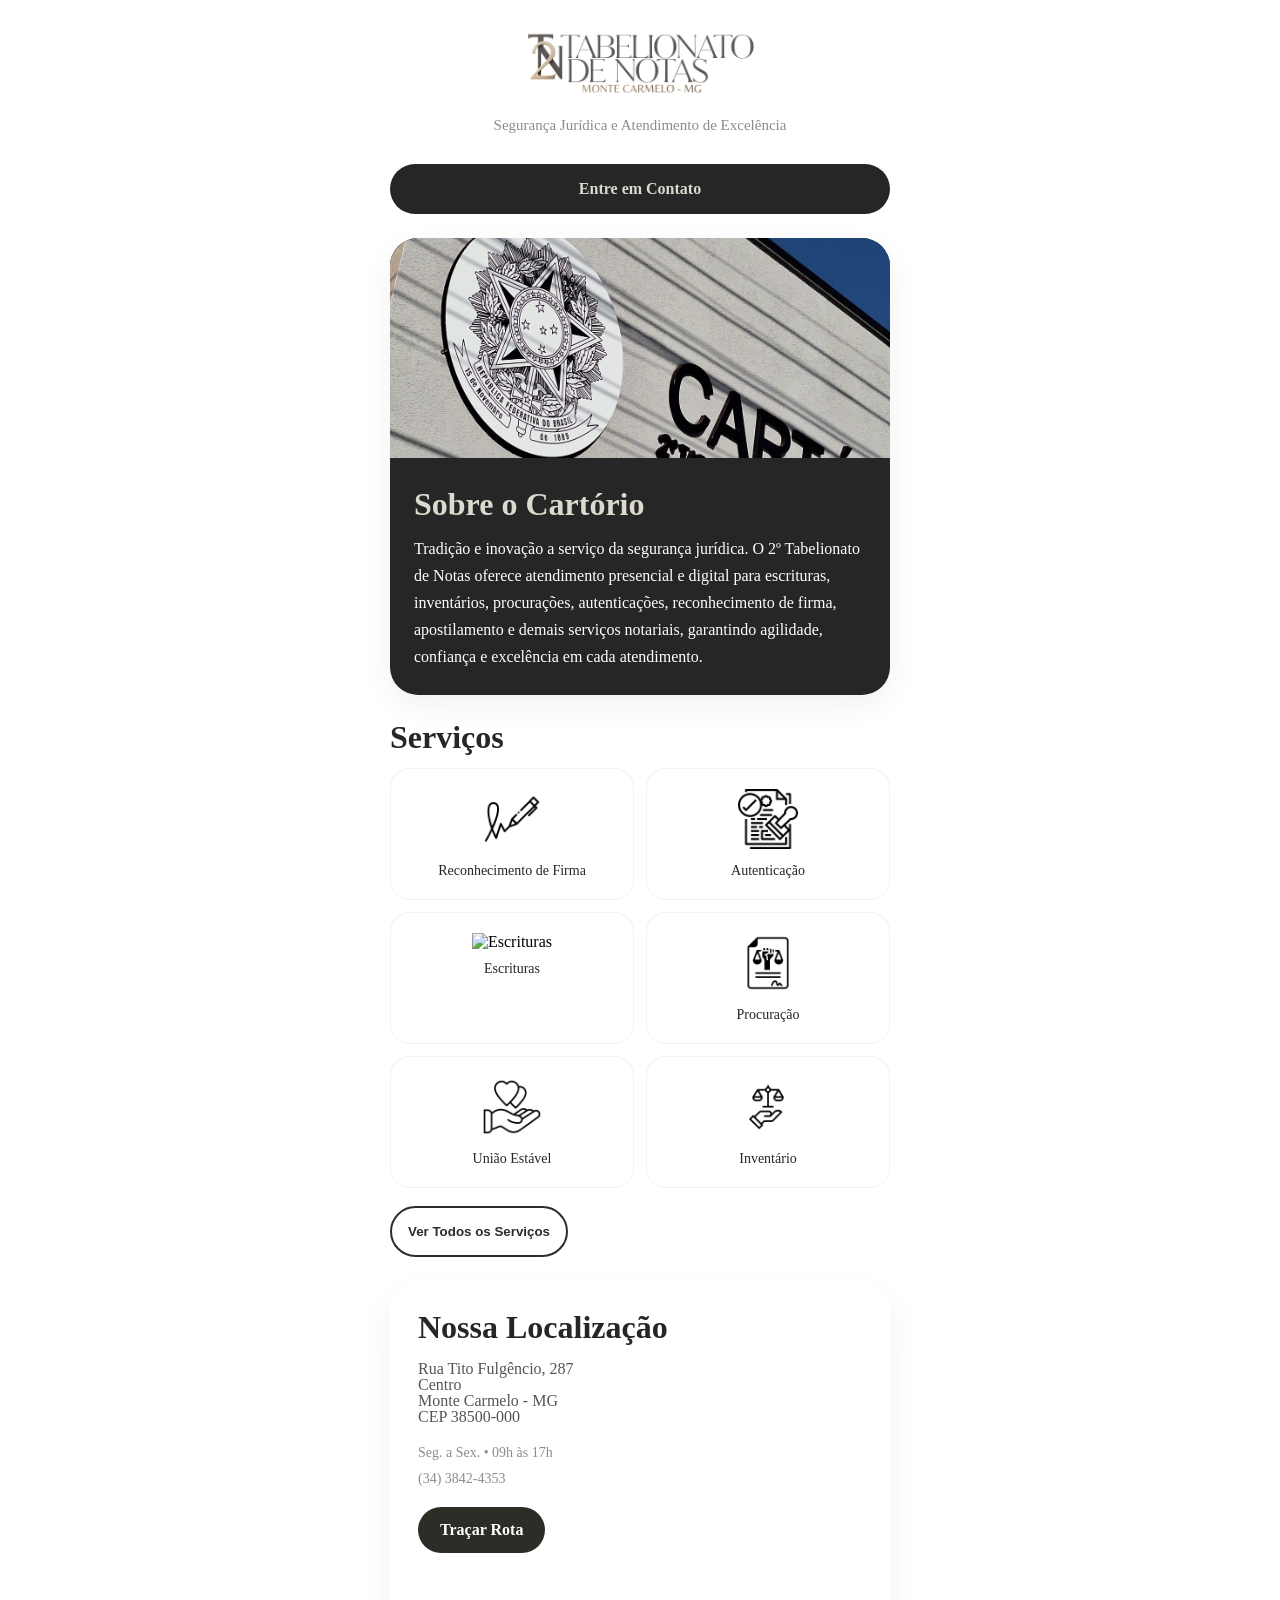
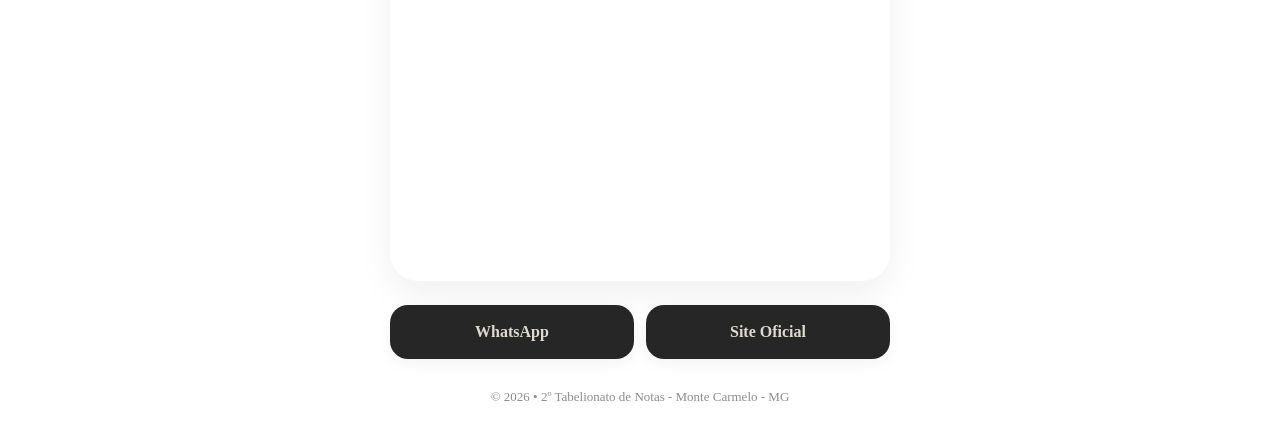
==== index.html @ e17d79fe "config" ====
<!DOCTYPE html>
<html lang="pt-BR">

<head>
<meta charset="UTF-8">
<meta name="viewport" content="width=device-width, initial-scale=1.0">

<title>2º Tabelionato de Notas</title>
<!--- CSS -->

<style>

/* =========================
CORES PERSONALIZADAS
========================= */
:root{
    --off-white:#dcd9ce;
    --light-gray:#bfbfbd;
    --medium-gray:#8c8c8c;
    --dark:#262626;
    --gold:#2d2c26;
    --white:#ffffff;
}

*{
    margin:0;
    padding:0;
    box-sizing:border-box;
}

body{
    font-family:'Belleza', serif;
    background-image:url('fundo_branco.jpg');
    background-size:cover;
    background-position:center;
    min-height:100vh;
    display:flex;
    justify-content:center;
    padding:30px 20px;
}

.container{
    width:100%;
    max-width:500px;
}

section{
    margin-bottom:24px;
}

h1,
h2,
h3,
.titulo-cartorio,
.logo h1,
.modal-header h2,
#tituloServico, .section-title {
    font-family:'Gallient', serif;
    color:var(--dark);
}

h2{
    font-size:32px;
    margin-bottom:12px;
}

/* HERO */
.logo{
    text-align:center;
    margin-bottom:30px;
}

.logo img{
    width:250px;
    margin-bottom:15px;
}

.logo h1{
    font-size:42px;
    margin-bottom:8px;
}

.logo p{
    color:var(--medium-gray);
    font-size:15px;
}

/* BOTÕES */
.btn{
    display:block;
    text-align:center;
    text-decoration:none;
    padding:16px;
    border-radius:999px;
    font-weight:600;
    transition:.3s;
}

.btn-primary{
    background:var(--dark);
    color:var(--off-white);
}

.btn-primary:hover{
    background:var(--medium-gray);
}

.btn-outline{
    border:2px solid var(--gold);
    color:var(--gold);
    background:transparent;
}

.btn-outline:hover{
    background:var(--gold);
    color:white;
}

/* SOBRE */
.sobre{
background:var(--dark);
border-radius:28px;
overflow:hidden;
box-shadow:0 10px 30px rgba(0,0,0,.06);
}

.sobre img{
width:100%;
height:220px;
object-fit:cover;
}

.sobre .texto{
padding:24px;
}

.sobre p{
color:#fefefe;
line-height:1.7;
}

.sobre h2{
color:var(--off-white);
}

/* =========================
MODAL BASE
========================= */
.modal{
display: none;
position: fixed;
inset: 0;
width: 100%;
height: 100%;
background: rgba(175, 175, 175, 0.65);
z-index: 9999;
overflow-y: auto;
animation: fadeIn .3s ease;
}

.modal h1, h2, p, a, li, h3{
color: var(--gold);
font-family: 'Gallient', serif;
}

.modal-content{
background: var(--off-white);
width: 90%;
max-width: 600px;
margin: 50px auto;
padding: 30px;
border-radius: 24px;
box-shadow: 0 10px 40px rgba(131, 131, 131, 0.2);
animation: slideUp .4s ease;
}

.close{
cursor: pointer;
font-size: 32px;
font-weight: bold;
color: var(--gold);
transition: .3s;
}

.close:hover{
opacity: .7;
}

/* =========================
FORMULÁRIOS
========================= */
.modal input{
width: 100%;
padding: 14px;
margin-top: 12px;
border: 1px solid #ddd;
border-radius: 12px;
font-size: 15px;
}

.modal button{
width: 100%;
margin-top: 20px;
padding: 16px;
border: none;
border-radius: 12px;
background: var(--dark);
color: var(--off-white);
font-weight: 600;
cursor: pointer;
transition: .3s;
}

.modal button:hover{
opacity: .9;
transform: translateY(-2px);
}

/* =========================
MODAL DE SERVIÇOS
========================= */
.modal-servicos{
max-width:900px;
padding:0;
background:#f5f4f1;
border-radius:30px;
overflow:hidden;
}

.modal-header{
text-align:center;
padding:50px 40px;
background:#262626;
color:#e9e6db;
position:relative;
}

.modal-header h2{
font-family:'Gallient', serif;
font-size:3rem;
font-weight:400;
margin-bottom:10px;
color:#e9e6db;
}

.modal-header p{
font-family:'Belleza', sans-serif;
font-size:15px;
max-width:500px;
margin:auto;
color:#cfcfcf;
}

.close{
position:absolute;
top:20px;
right:25px;
color:rgb(66, 64, 64);
font-size:32px;
cursor:pointer;
}

.servicos-grid-modal{
display:grid;
grid-template-columns:
repeat(auto-fit,minmax(240px,1fr));
gap:18px;
padding:35px;
}

.servico-card{
background:white;
padding:28px;
border-radius:24px;
text-align:left;
border:1px solid #ece9e2;
transition:.3s;
min-height:220px;
display:flex;
flex-direction:column;
}

.servico-card:hover{
transform:translateY(-5px);
box-shadow:
0 20px 40px rgba(0,0,0,.08);
border-color:#d4d1c8;
}

.servico-card img{
width:55px;
height:55px;
object-fit:contain;
margin-bottom:20px;
}

.servico-card h3{
font-family:'Gallient', serif;
font-size:28px;
font-weight:400;
color:#262626;
margin-bottom:10px;
}

.servico-card p{
font-family:'Belleza', sans-serif;
color:#666;
line-height:1.7;
font-size:14px;
}
/* =========================
LISTA DE SERVIÇOS
========================= */
.servicos-lista{
display: grid;
gap: 15px;
padding: 25px;
}

.servico-card{
display: flex;
gap: 18px;
align-items: flex-start;
padding: 18px;
border-radius: 16px;
background: #f8f8f8;
border: 1px solid #ececec;
transition: .3s;
}

.servico-card:hover{
transform: translateY(-3px);
border-color: #42413d;
box-shadow: 0 10px 25px rgba(0,0,0,.08);
}

.icone{
width: 55px;
height: 55px;
flex-shrink: 0;

display: flex;
align-items: center;
justify-content: center;

background: #55534d;
color: white;
border-radius: 14px;
font-size: 24px;
}

.servico-card h3{
margin-bottom: 6px;
color: var(--dark);
font-size: 1.1rem;
}

.servico-card p{
margin: 0;
color: #666;
line-height: 1.6;
}

/* =========================
MODAL DETALHE SERVIÇO
========================= */
#tituloServico{
margin-bottom: 20px;
color: #2c2b2a;
}

#infoServico ul{
margin: 15px 0;
padding-left: 20px;
}

#infoServico li{
margin-bottom: 8px;
}

#infoServico p{
margin-top: 10px;
line-height: 1.7;
}

.btn-whatsapp{

    display:flex;
    align-items:center;
    justify-content:center;
    gap:10px;

    width:100%;

    margin-top:20px;
    padding:16px 22px;

    background:linear-gradient(
        135deg,
        #2d2c26,
        #4a4942
    );

    color:#fff;
    text-decoration:none;

    border-radius:16px;

    font-family:'Belleza', serif;
    font-size:15px;
    font-weight:600;

    box-shadow:
        0 10px 25px rgba(0,0,0,.12);

    transition:all .3s ease;
}

.btn-whatsapp:hover{

    transform:translateY(-3px);

    box-shadow:
        0 15px 35px rgba(0,0,0,.18);

    background:linear-gradient(
        135deg,
        #3d3c36,
        #5b5a53
    );
}

.btn-whatsapp:active{

    transform:translateY(0);
}

/* =========================
ANIMAÇÕES
========================= */
@keyframes fadeIn{
from{
opacity: 0;
}
to{
opacity: 1;
}
}

@keyframes slideUp{
from{
opacity: 0;
transform: translateY(30px);
}
to{
opacity: 1;
transform: translateY(0);
}
}

/* =========================
RESPONSIVO
========================= */
@media (max-width: 768px){

.modal-content{
width: 95%;
margin: 20px auto;
}

.modal-servicos{
width: 95%;
}

.servico-card{
flex-direction: column;
}

.icone{
margin-bottom: 5px;
}

.modal-header h2{
font-size: 1.6rem;
}
}

/* MAPA */
.localizacao{
background:white;
border-radius:28px;
overflow:hidden;
box-shadow:0 15px 35px rgba(0,0,0,.06);
margin-bottom:24px;
}

.localizacao-info{
padding:28px;
}

.localizacao-info h2{
margin-bottom:15px;
color:var(--dark);
}

.endereco{
line-height:1.8;
color:#555;
margin-bottom:20px;
line-height:1;
}

.detalhes{
display:flex;
flex-direction:column;
gap:10px;
margin-bottom:20px;
color:var(--medium-gray);
font-size:14px;
}

.btn-mapa{
display:inline-block;
background:var(--gold);
color:white;
text-decoration:none;
padding:14px 22px;
border-radius:999px;
font-weight:600;
transition:.3s;
}

.btn-mapa:hover{
transform:translateY(-2px);
background:#676662;
}

.mapa{
height:300px;
}

.mapa iframe{
width:100%;
height:100%;
border:none;
}

/* SERVIÇOS */
.servicos-grid{
display:grid;
grid-template-columns:1fr 1fr;
gap:12px;
}

.card{
background:white;
border-radius:20px;
padding:20px;
text-align:center;
border:1px solid rgba(0,0,0,.05);
transition:.3s;
}

.card:hover{
transform:translateY(-4px);
box-shadow:0 12px 25px rgba(0,0,0,.08);
}

.card span{
display:block;
font-size:28px;
margin-bottom:10px;
}

.card img{
width:60px;
margin-bottom:10px;
}
.card p{
font-size:14px;
color:var(--dark);
font-weight:500;
}

/* LINKS */
.links{
display:flex;
gap:12px;
flex-wrap:wrap;
}

.link{
flex:1;
min-width:140px;
background:var(--dark);
padding:18px;
border-radius:18px;
text-decoration:none;
color:var(--off-white);
text-align:center;
font-weight:600;
box-shadow:0 5px 15px rgba(0,0,0,.05);
transition:.3s;
}

.link:hover{
transform:translateY(-2px);
}

/* FOOTER */
footer{
text-align:center;
color:var(--medium-gray);
font-size:13px;
margin-top:30px;
}

</style>

</head>

<body>
<!--- HTML -->
<div class="container">
<!--- Logo-->
    <section class="logo">
        <img src="logo.png" alt="2º Tabelionato">
        <p>Segurança Jurídica e Atendimento de Excelência</p>
    </section>

<!--- Contato-->
    <section>
        <a href="https://wa.me/5534999194353" class="btn btn-primary">
            Entre em Contato
        </a>
    </section>

<!--- Sobre o Cartório -->
    <section class="sobre">
        <img src="fotocartorio.jpeg" alt="Cartório">

        <div class="texto">
            <h2>Sobre o Cartório</h2>

            <p>
                Tradição e inovação a serviço da segurança jurídica. O 2º Tabelionato de Notas oferece 
                atendimento presencial e digital para escrituras, inventários, procurações, autenticações, 
                reconhecimento de firma, apostilamento e demais serviços notariais, garantindo agilidade, confiança e excelência em cada atendimento.
            </p>
        </div>
    </section>

<!--- Serviços -->
    <section>
        <h2 class="section-title">Serviços</h2>

        <div class="servicos-grid">

            <div class="card" onclick="abrirServico('reconhecimento_firma')">
                <img src="reconhecimento de firma.png" alt="Reconhecimento de Firma">
                <p>Reconhecimento de Firma</p>
            </div>

            <div class="card" onclick="abrirServico('autenticacao')">
                <img src="autenticacao.png" alt="Autenticação">
                <p>Autenticação</p>
            </div>

            <div class="card" onclick="abrirServico('escritura')">
                <img src="escrituras.png" alt="Escrituras">
                <p>Escrituras</p>
            </div>

            <div class="card" onclick="abrirServico('procuracao')">
                <img src="procuracao.png" alt="procuracao">
                <p>Procuração</p>
            </div>

            <div class="card" onclick="abrirServico('uniao_estavel')">
                <img src="uniaoestavel.png" alt="União Estável">
                <p>União Estável</p>
            </div>

            <div class="card" onclick="abrirServico('inventario')">
                <img src="inventario.png" alt="inventário">
                <p>Inventário</p>
            </div>

        </div>

        <br>

        <button type="button" class="btn btn-outline" onclick="abrirModalServicos()">
        Ver Todos os Serviços
        </button>
    </section>

<!--- MODAIS-->
<div id="modalServico" class="modal">

    <div class="modal-content">

        <span class="close"
            onclick="fecharModal()">
            &times;
        </span>

        <h2 id="tituloServico"></h2>

        <div id="infoServico"></div>

        <div id="documentosServico"></div>

        <div id="acoesServico"></div>

    </div>

</div>

<div id="modalDetalheServico" class="modal">

    <div class="modal-content modal-servicos">

        <div class="modal-header">

            <h2>Serviços Notariais</h2>

            <p>
                Segurança jurídica, autenticidade e confiança
                em cada ato notarial.
            </p>

            <span class="close"
                onclick="fecharModalDetalhesServico()">
                &times;
            </span>

        </div>

        <div class="servicos-grid-modal">

            <div class="servico-card">
                <img src="icons/escritura.png" alt="">
                <h3>Escrituras</h3>
                <p>Compra e venda, doação, permuta e demais atos.</p>
            </div>

            <div class="servico-card">
                <img src="icons/procuracao.png" alt="">
                <h3>Procurações</h3>
                <p>Representação para atos específicos ou gerais.</p>
            </div>

            <div class="servico-card">
                <img src="icons/firma.png" alt="">
                <h3>Reconhecimento de Firma</h3>
                <p>Validação da autenticidade da assinatura.</p>
            </div>

            <div class="servico-card">
                <img src="icons/autenticacao.png" alt="">
                <h3>Autenticação</h3>
                <p>Conferência entre original e cópia.</p>
            </div>

            <div class="servico-card">
                <img src="icons/inventario.png" alt="">
                <h3>Inventário</h3>
                <p>Partilha extrajudicial de bens.</p>
            </div>

            <div class="servico-card">
                <img src="icons/uniao-estavel.png" alt="">
                <h3>União Estável</h3>
                <p>Formalização e segurança jurídica ao casal.</p>
            </div>

        </div>

    </div>

</div>

    <div id="modalFormulario" class="modal">
    <div class="modal-content">

        <span class="close"
            onclick="fecharFormulario()">
            &times;
        </span>

        <h2>Dados Iniciais</h2>

        <input
            type="text"
            id="nome"
            placeholder="Nome Completo">

        <input
            type="text"
            id="cpf"
            maxlength="14"
            placeholder="CPF">

        <input
            type="email"
            id="email"
            placeholder="E-mail">

        <button onclick="enviarWhats()">
            Iniciar Atendimento
        </button>
    </div>
</div>

<!--- Localização -->
<section class="localizacao">
    <div class="localizacao-info">

        <h2>Nossa Localização</h2>
        <p class="endereco">
            Rua Tito Fulgêncio, 287<br>
            Centro<br>
            Monte Carmelo - MG<br>
            CEP 38500-000
        </p>

        <div class="detalhes">
            <span>Seg. a Sex. • 09h às 17h</span>
            <span>(34) 3842-4353</span>
        </div>

        <a
            href="https://www.google.com/maps/place/Cart%C3%B3rio+do+2%C2%BA+Of%C3%ADcio+de+Notas/@-18.7309208,-47.4969054,20z/data=!4m15!1m8!3m7!1s0x94a5888fb53350cd:0x1c03f5918616b395!2sR.+Tito+Fulg%C3%AAncio,+287+-+Centro,+Monte+Carmelo+-+MG,+38500-000!3b1!8m2!3d-18.730955!4d-47.496766!16s%2Fg%2F11f3ngtptz!3m5!1s0x94a5888c8c588bd3:0x45c34554aca4618a!8m2!3d-18.730955!4d-47.496766!16s%2Fg%2F1tcy5dh2!10m1!1e1?entry=ttu&g_ep=EgoyMDI2MDYwMy4xIKXMDSoASAFQAw%3D%3D"
            target="_blank"
            class="btn-mapa">
            Traçar Rota
        </a>

    </div>

    <div class="mapa">
    <iframe
        src="https://maps.google.com/maps?q=Rua%20Tito%20Fulg%C3%AAncio%20287,%20Monte%20Carmelo%20MG&t=&z=17&ie=UTF8&iwloc=&output=embed"
        loading="lazy"
        allowfullscreen>
    </iframe>
</div>

</section>

<!--- Links-->
    <section class="links">
        <a href="https://wa.me/5534999194353" class="link">WhatsApp</a>
        <a href="Site Oficial/index.html" class="link">Site Oficial</a>
    </section>

<!--- Footer -->
    <footer>
        © 2026 • 2º Tabelionato de Notas - Monte Carmelo - MG
    </footer>

</div>

<!--- Scripts -->
<script>
let servicoAtual = "";

const servicos = {

    reconhecimento_firma:{
        nome:"Reconhecimento de Firma",
        online:false,
        descricao:"Confirmação da autenticidade de uma assinatura, garantindo maior segurança jurídica aos documentos.",
    documentos:[
        "Documento oficial original com foto (RG, CNH ou equivalente).",
        "CPF (caso não conste no documento apresentado).",
        "Documento que será reconhecido.",
        "Firma previamente cadastrada no cartório (para reconhecimento por semelhança)."
    ],

    atendimento:"Atendimento exclusivamente presencial.",
    prazo:"Realizado na hora.",
    observacao:"Caso não possua firma aberta no cartório, será necessário realizar o cadastro da assinatura. Para reconhecimento por autenticidade, a assinatura deve ser realizada na presença do escrevente."
},

    autenticacao:{
        nome:"Autenticação",
        online:false,
        descricao:"Certificação de que a cópia apresentada corresponde fielmente ao documento original.",
        documentos:[
        "Documento original que será autenticado.",
        "Cópia do documento (caso já possua).",
        "Documento de identificação oficial com foto do solicitante (quando necessário)."
    ],
    atendimento:"Atendimento exclusivamente presencial.",
    prazo:"Realizado na hora.",
    observacao:"É indispensável a apresentação do documento original. Não é possível autenticar cópia de cópia sem a apresentação do documento original."
},

    escritura:{
    nome:"Escritura de Imóvel",
    online:true,
    descricao:"Formalização de compra e venda, doação, permuta e demais negócios imobiliários com segurança jurídica.",
    documentos:[
        "RG e CPF de compradores e vendedores.",
        "Certidão de nascimento ou casamento atualizada.",
        "Comprovante de endereço.",
        "Matrícula atualizada do imóvel.",
        "Carnê ou guia de IPTU (imóveis urbanos).",
        "CCIR, ITR e CAR (imóveis rurais, quando aplicável).",
        "Informações sobre valor e forma de pagamento."
    ],

    atendimento:"Pré-atendimento online disponível.",
    prazo:"1 a 5 dias úteis para análise documental.",
    observacao:"A documentação poderá variar conforme o tipo de imóvel, estado civil das partes e particularidades do negócio."
    },

    procuracao:{
    nome:"Procuração Pública",
    online:true,
    descricao:"Instrumento público por meio do qual uma pessoa nomeia outra para representá-la na prática de atos específicos ou gerais.",

    documentos:[
        "Documento oficial com foto (RG, CNH ou equivalente).",
        "CPF.",
        "Comprovante de endereço atualizado.",
        "Informações completas do procurador (nome, CPF, RG e estado civil).",
        "Dados do ato que será praticado pelo procurador."
    ],
    atendimento:"Pré-atendimento online disponível.",
    prazo:"1 a 3 dias úteis para análise e elaboração.",
    observacao:"Dependendo da finalidade da procuração, poderão ser solicitados documentos complementares."
},

    uniao_estavel:{
    nome:"União Estável",
    online:true,
    descricao:"Formalização da união estável por escritura pública, conferindo maior segurança jurídica ao casal.",
    documentos:[
        "Documento oficial com foto de ambos os companheiros (RG, CNH ou equivalente).",
        "CPF de ambos os companheiros.",
        "Comprovante de endereço.",
        "Certidão de nascimento atualizada (solteiros).",
        "Certidão de casamento com averbação do divórcio (divorciados), quando aplicável.",
        "Informações sobre o regime patrimonial desejado, se houver."
    ],

    atendimento:"Pré-atendimento online disponível.",
    prazo:"1 a 3 dias úteis para análise documental e elaboração da escritura.",
    observacao:"A presença de ambos os companheiros é necessária para a assinatura da escritura. Dependendo do caso, poderão ser solicitados documentos complementares."
},

    inventario:{
    nome:"Inventário Extrajudicial",
    online:true,
    descricao:"Procedimento realizado em cartório para a partilha de bens deixados por pessoa falecida, de forma mais rápida e menos burocrática quando preenchidos os requisitos legais.",

    documentos:[
        "Certidão de óbito do falecido.",
        "RG e CPF do falecido.",
        "RG e CPF de todos os herdeiros e respectivos cônjuges, se houver.",
        "Certidão de nascimento ou casamento atualizada dos herdeiros.",
        "Documentos dos bens (matrículas de imóveis, CRLV de veículos, extratos bancários, etc.).",
        "Certidão negativa de testamento, quando exigida.",
        "Informações do advogado responsável pelo inventário."
    ],
    atendimento:"Pré-atendimento online disponível.",
    prazo:"O prazo varia conforme a complexidade do caso e a apresentação da documentação completa.",
    observacao:"Para realização do inventário em cartório é necessário que todos os herdeiros sejam maiores e capazes, estejam de acordo com a partilha e que haja acompanhamento de advogado."
}

};

function abrirServico(id){

    servicoAtual = id;

    const servico = servicos[id];
    if(!servico){
        console.error("Serviço não encontrado:", id);
        return;
    }
    document.getElementById("tituloServico").innerHTML =
        servico.nome;

    document.getElementById("infoServico").innerHTML = `
    <p>${servico.descricao}</p>

    <h3>Documentos Necessários</h3>
    <ul>
        ${servico.documentos.map(doc => `<li>${doc}</li>`).join("")}
    </ul>
    <p>
        <strong>Atendimento:</strong>
        ${servico.atendimento}
    </p>
    <p>
        <strong>Prazo Estimado:</strong>
        ${servico.prazo}
    </p>
    <p>
        <strong>Observação:</strong>
        ${servico.observacao}
    </p>
`;
    const areaAcoes =
        document.getElementById("acoesServico");

    if(servico.online){

        areaAcoes.innerHTML = `
            <button class="btn-processo"
                onclick="abrirFormulario()">
                Iniciar Processo
            </button>
        `;

    }else{
        areaAcoes.innerHTML = `
            <div class="alerta-presencial">
                <strong>Este serviço exige comparecimento ao cartório.</strong><br>
            </div>
            <a
                href="https://wa.me/5534999194353"
                target="_blank"
                class="btn-whatsapp">
                Tirar Dúvidas
            </a>
        `;
    }
    document.getElementById("modalServico").style.display =
        "block";
}

function fecharModal(){
    document.getElementById("modalServico").style.display =
        "none";
}

function abrirFormulario(){

    document.getElementById("modalServico")
        .style.display = "none";

    document.getElementById("modalFormulario")
        .style.display = "block";
}

function validarCPF(cpf){

    cpf = cpf.replace(/\D/g,'');

    if(cpf.length !== 11) return false;

    if(/^(\d)\1+$/.test(cpf))
        return false;

    let soma = 0;

    for(let i=0;i<9;i++){
        soma += parseInt(cpf.charAt(i))
        * (10-i);
    }

    let resto = (soma * 10) % 11;

    if(resto === 10 || resto === 11)
        resto = 0;

    if(resto !== parseInt(cpf.charAt(9)))
        return false;

    soma = 0;

    for(let i=0;i<10;i++){
        soma += parseInt(cpf.charAt(i))
        * (11-i);
    }

    resto = (soma * 10) % 11;

    if(resto === 10 || resto === 11)
        resto = 0;

    if(resto !== parseInt(cpf.charAt(10)))
        return false;

    return true;
}

function validarEmail(email){

    const regex =
    /^[^\s@]+@[^\s@]+\.[^\s@]+$/;

    return regex.test(email);
}

function gerarProtocolo(){

    const ano = new Date().getFullYear();

    const numero =
    Math.floor(
        100000 + Math.random() * 900000
    );

    return `${ano}-${numero}`;
}

function enviarWhats(){

    const nome =
    document.getElementById("nome").value;

    const cpf =
    document.getElementById("cpf").value;

    const email =
    document.getElementById("email").value;

    if(nome.trim() === ""){

        alert("Informe seu nome.");
        return;
    }

    if(!validarCPF(cpf)){

        alert("CPF inválido.");
        return;
    }

    if(!validarEmail(email)){

        alert("E-mail inválido.");
        return;
    }

    const protocolo =
    gerarProtocolo();

    const mensagem =

`Olá!
Gostaria de iniciar um atendimento.
PROTOCOLO:
${protocolo}
SERVIÇO:
${servicos[servicoAtual].nome}
NOME:
${nome}
CPF:
${cpf}
EMAIL:
${email}`;
const numero =
"5534999194353";
    window.open(
        `https://wa.me/${numero}?text=${encodeURIComponent(mensagem)}`,
        "_blank"
    );
}
document
.getElementById("cpf")
.addEventListener("input", function(){

    let cpf =
    this.value.replace(/\D/g,'');

    cpf = cpf.replace(
        /(\d{3})(\d)/,
        '$1.$2'
    );

    cpf = cpf.replace(
        /(\d{3})(\d)/,
        '$1.$2'
    );

    cpf = cpf.replace(
        /(\d{3})(\d{1,2})$/,
        '$1-$2'
    );

    this.value = cpf;
});

function abrirModalServicos() {
    document.getElementById("modalServicos").style.display = "block";
}

function fecharModalServicos() {
    document.getElementById("modalServicos").style.display = "none";
}

function abrirModalServicos() {
    document.getElementById("modalDetalheServico").style.display = "block";
}

function fecharModalServicos() {
    document.getElementById("modalDetalheServico").style.display = "none";
}

function fecharFormulario() {
    document.getElementById("modalFormulario").style.display = "none";
}

function fecharModal() {
    document.getElementById("modalServico").style.display = "none";
}

function fecharModalDetalhesServico() {
    document.getElementById("modalDetalheServico").style.display = "none";
}

window.addEventListener("click", function(event){

    const modalServicos =
        document.getElementById("modalServicos");

    const modalDetalhe =
        document.getElementById("modalDetalheServico");

    const modalFormulario =
        document.getElementById("modalFormulario");

    if(event.target === modalServicos){
        fecharModalServicos();
    }

    if(event.target === modalDetalhe){
        fecharServico();
    }

    if(event.target === modalFormulario){
        fecharFormulario();
    }

});


</script>

</body>
</html>
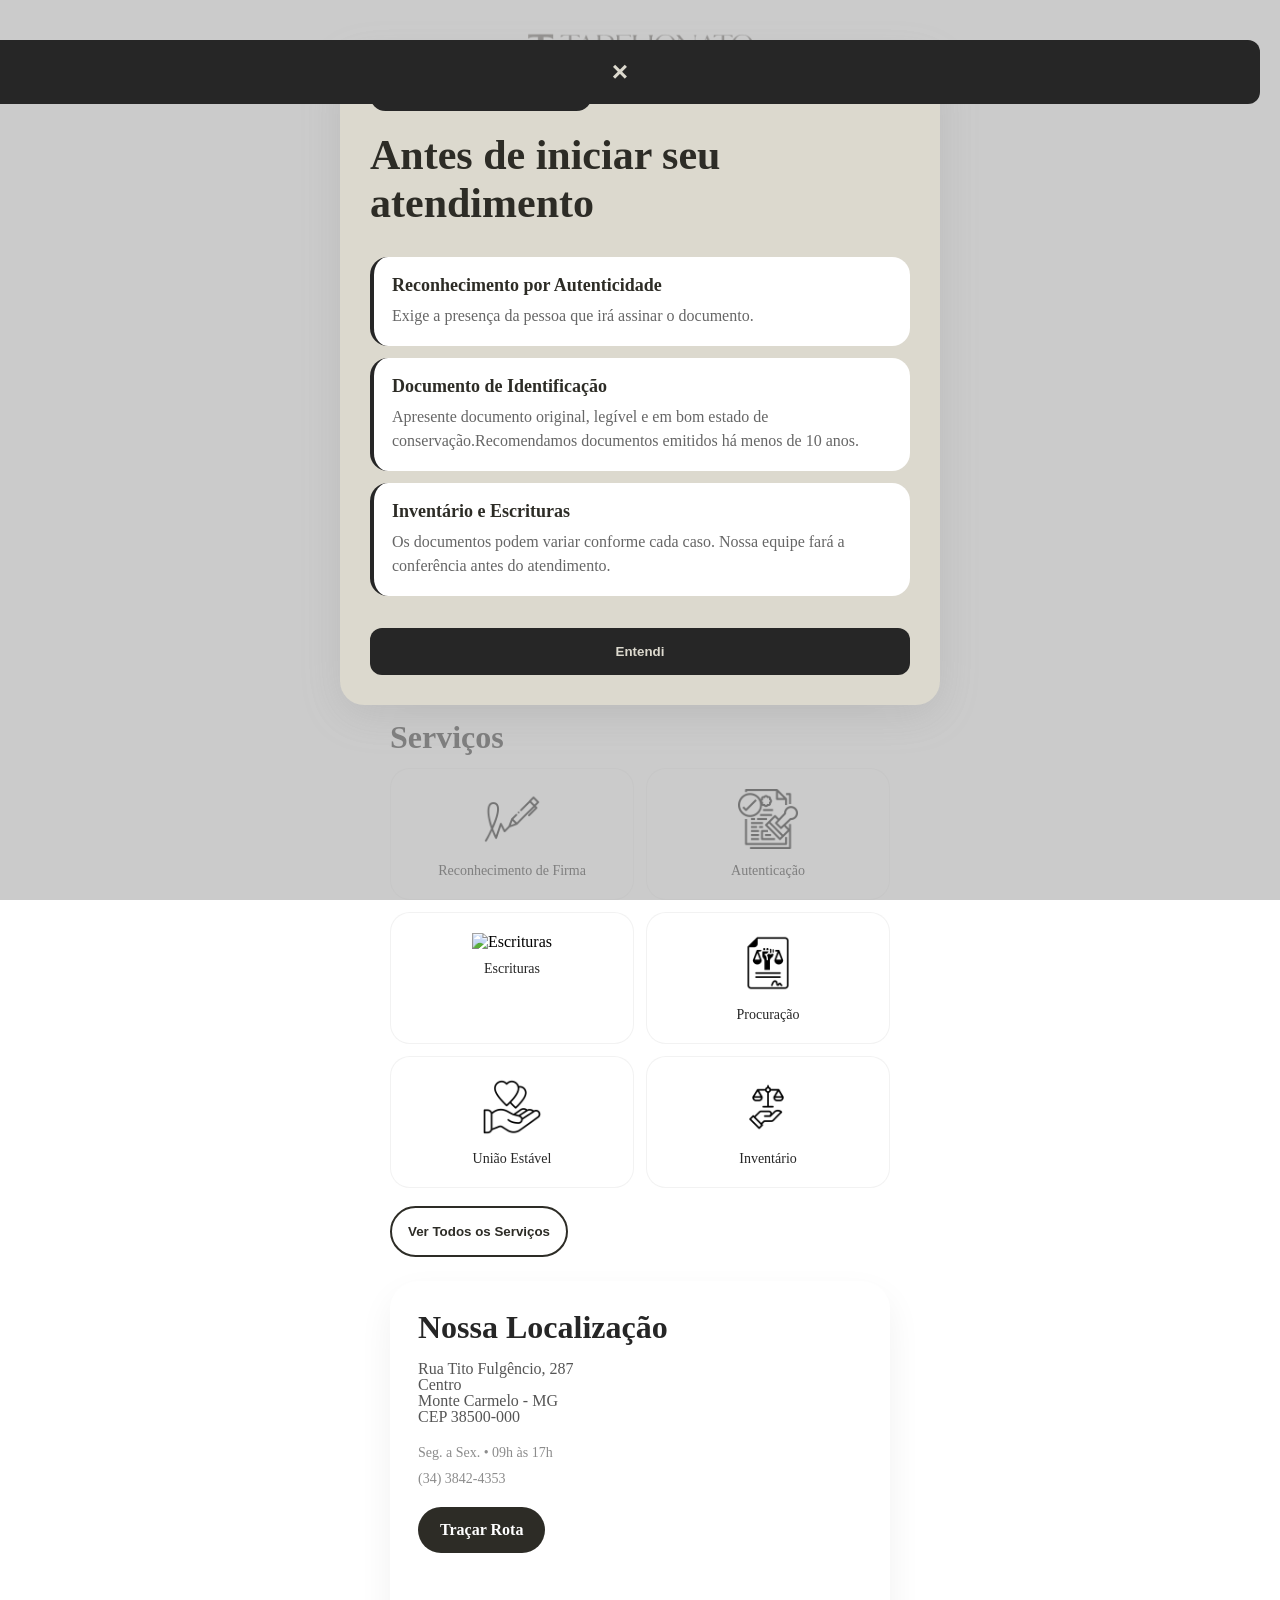
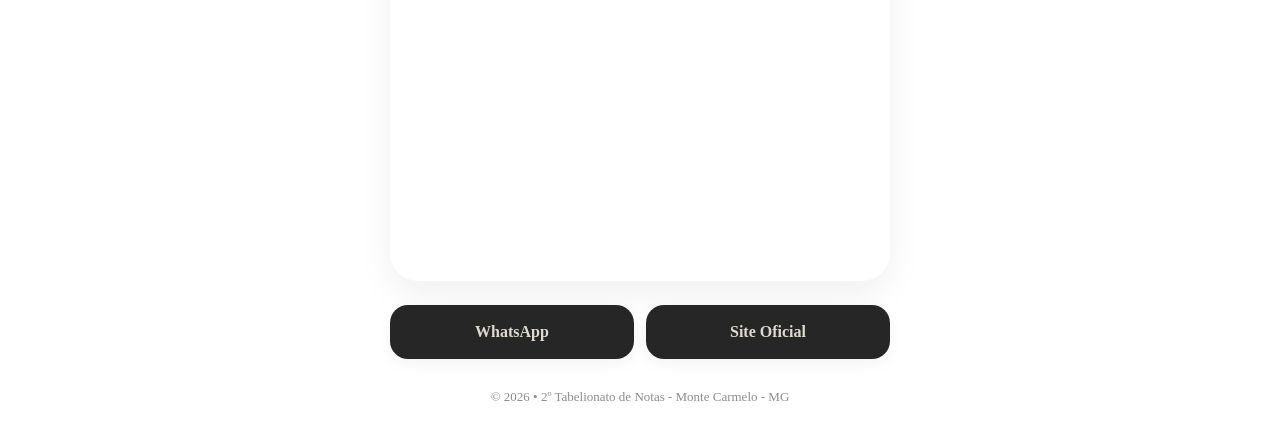
==== commit 8e757726: "vf" ====
--- a/index.html
+++ b/index.html
@@ -141,6 +141,70 @@
 
 .sobre h2{
 color:var(--off-white);
+}
+/* =========================
+Modal Avisos
+========================= */
+.modal-avisos{
+max-width:700px;
+background:#f5f4f1;
+border-radius:30px;
+padding:40px;
+}
+
+.tag-aviso{
+display:inline-block;
+padding:8px 14px;
+border-radius:999px;
+background:#262626;
+color:#fff;
+font-size:12px;
+letter-spacing:1px;
+}
+
+.modal-avisos h2{
+margin:20px 0 30px;
+font-family:'Gallient', serif;
+font-size:42px;
+}
+
+.aviso-item{
+padding:18px;
+background:white;
+border-radius:18px;
+margin-bottom:12px;
+border-left:4px solid #262626;
+}
+
+.aviso-item h3{
+margin-bottom:8px;
+font-size:18px;
+}
+
+.aviso-item p{
+color:#666;
+line-height:1.5;
+}
+
+.btn-entendi{
+width:100%;
+margin-top:20px;
+background:#262626;
+color:white;
+border:none;
+padding:16px;
+border-radius:999px;
+cursor:pointer;
+}
+
+.btn-fechar{
+position:absolute;
+top:20px;
+right:20px;
+background:none;
+border:none;
+font-size:28px;
+cursor:pointer;
 }
 
 /* =========================
@@ -689,7 +753,6 @@
         </div>
 
         <br>
-
         <button type="button" class="btn btn-outline" onclick="abrirModalServicos()">
         Ver Todos os Serviços
         </button>
@@ -740,39 +803,63 @@
         <div class="servicos-grid-modal">
 
             <div class="servico-card">
-                <img src="icons/escritura.png" alt="">
-                <h3>Escrituras</h3>
-                <p>Compra e venda, doação, permuta e demais atos.</p>
+                <img src="escritura-do-titulo.png" alt="">
+                <h3>2ª via de procurações/escrituras</h3>
+                <p>As certidões no tabelionato de notas são aquelas relativas 
+                    às procurações e escrituras lavradas no cartório.  
+                    É comum a expedição de segunda-via (certidão) de 
+                    procuração para lavratura de escrituras, tendo em 
+                    vista os tabelionatos exigirem comprovação de que 
+                    não houve revogação.</p>
             </div>
 
             <div class="servico-card">
-                <img src="icons/procuracao.png" alt="">
-                <h3>Procurações</h3>
-                <p>Representação para atos específicos ou gerais.</p>
+                <img src="casa.png" alt="">
+                <h3>Ata Notarial</h3>
+                <p>Sua principal função é a pré-produção de provas, 
+                    evitando que evidências se percam, sejam apagadas ou alteradas. 
+                    Ela transforma acontecimentos do dia a dia em provas robustas 
+                    e inquestionáveis para processos judiciais ou administrativos.</p>
             </div>
 
             <div class="servico-card">
-                <img src="icons/firma.png" alt="">
-                <h3>Reconhecimento de Firma</h3>
-                <p>Validação da autenticidade da assinatura.</p>
+                <img src="aprovar.png" alt="">
+                <h3>Autenticação</h3>
+                <p>A autenticação em cartório é o ato pelo qual o tabelião (ou escrevente) 
+                    atesta que a cópia de um documento é fiel e idêntica ao original. 
+                    O procedimento confere fé pública, garantindo segurança jurídica 
+                    para o uso da cópia em processos, matrículas, ou abertura de contas.</p>
             </div>
 
             <div class="servico-card">
-                <img src="icons/autenticacao.png" alt="">
-                <h3>Autenticação</h3>
-                <p>Conferência entre original e cópia.</p>
+                <img src="confiar.png" alt="">
+                <h3>União Homoafetiva</h3>
+                <p>A partir da Decisão do STF de 05/05/2011, foram 
+                    reconhecidos os direitos dos companheiros homoafetivos, 
+                    sendo possível que também casais homoafetivos solicitem 
+                    lavratura de escritura de união estável.</p>
             </div>
 
+             <div class="servico-card">
+                <img src="divorcio.png" alt="">
+                <h3>Divórcio Extrajudicial e Extinção de União Estável</h3>
+                <p>O divórcio extrajudicial é a forma mais rápida e 
+                    simplificada de dissolver o casamento civil. Ele é 
+                    realizado diretamente em cartório, sem necessidade 
+                    de processo judicial, desde que os cônjuges estejam 
+                    de acordo com a separação e não haja filhos menores 
+                    ou incapazes envolvidos.</p>
+            </div>
+
             <div class="servico-card">
-                <img src="icons/inventario.png" alt="">
-                <h3>Inventário</h3>
-                <p>Partilha extrajudicial de bens.</p>
-            </div>
-
-            <div class="servico-card">
-                <img src="icons/uniao-estavel.png" alt="">
-                <h3>União Estável</h3>
-                <p>Formalização e segurança jurídica ao casal.</p>
+                <img src="diploma.png" alt="">
+                <h3>Emancipação</h3>
+                <p>A escritura pública de emancipação é a forma mais simples 
+                    de se emancipar um menor que tenha entre 16 a 18 anos. 
+                    Também conhecida como emancipação voluntária, poderá ser 
+                    realizada na presença de ambos os pais, declarando a 
+                    vontade de emancipar o filho menor. Deverão comparecer 
+                    os pais e, sempre que possível, o menor emancipando.</p>
             </div>
 
         </div>
@@ -811,6 +898,53 @@
             Iniciar Atendimento
         </button>
     </div>
+</div>
+
+<div id="modalAvisos" class="modal">
+
+    <div class="modal-content modal-avisos">
+
+        <button class="btn-fechar"
+            onclick="fecharAvisos()">
+            ×
+        </button>
+
+        <span class="tag-aviso">
+            INFORMAÇÕES IMPORTANTES
+        </span>
+
+        <h2>Antes de iniciar seu atendimento</h2>
+
+        <div class="aviso-item">
+            <h3>Reconhecimento por Autenticidade</h3>
+            <p>
+                Exige a presença da pessoa que irá assinar o documento.
+            </p>
+        </div>
+
+        <div class="aviso-item">
+            <h3>Documento de Identificação</h3>
+            <p>
+                Apresente documento original, legível e em bom estado
+                de conservação.Recomendamos documentos emitidos há menos de 10 anos.
+            </p>
+        </div>
+
+        <div class="aviso-item">
+            <h3>Inventário e Escrituras</h3>
+            <p>
+                Os documentos podem variar conforme cada caso.
+                Nossa equipe fará a conferência antes do atendimento.
+            </p>
+        </div>
+
+        <button class="btn-entendi"
+            onclick="fecharAvisos()">
+            Entendi
+        </button>
+
+    </div>
+
 </div>
 
 <!--- Localização -->
@@ -864,6 +998,26 @@
 
 <!--- Scripts -->
 <script>
+window.onload = function(){
+
+    if(!localStorage.getItem("avisosLidos")){
+
+        document.getElementById("modalAvisos")
+            .style.display = "block";
+    }
+}
+
+function fecharAvisos(){
+
+    document.getElementById("modalAvisos")
+        .style.display = "none";
+
+    localStorage.setItem(
+        "avisosLidos",
+        "sim"
+    );
+}
+
 let servicoAtual = "";
 
 const servicos = {
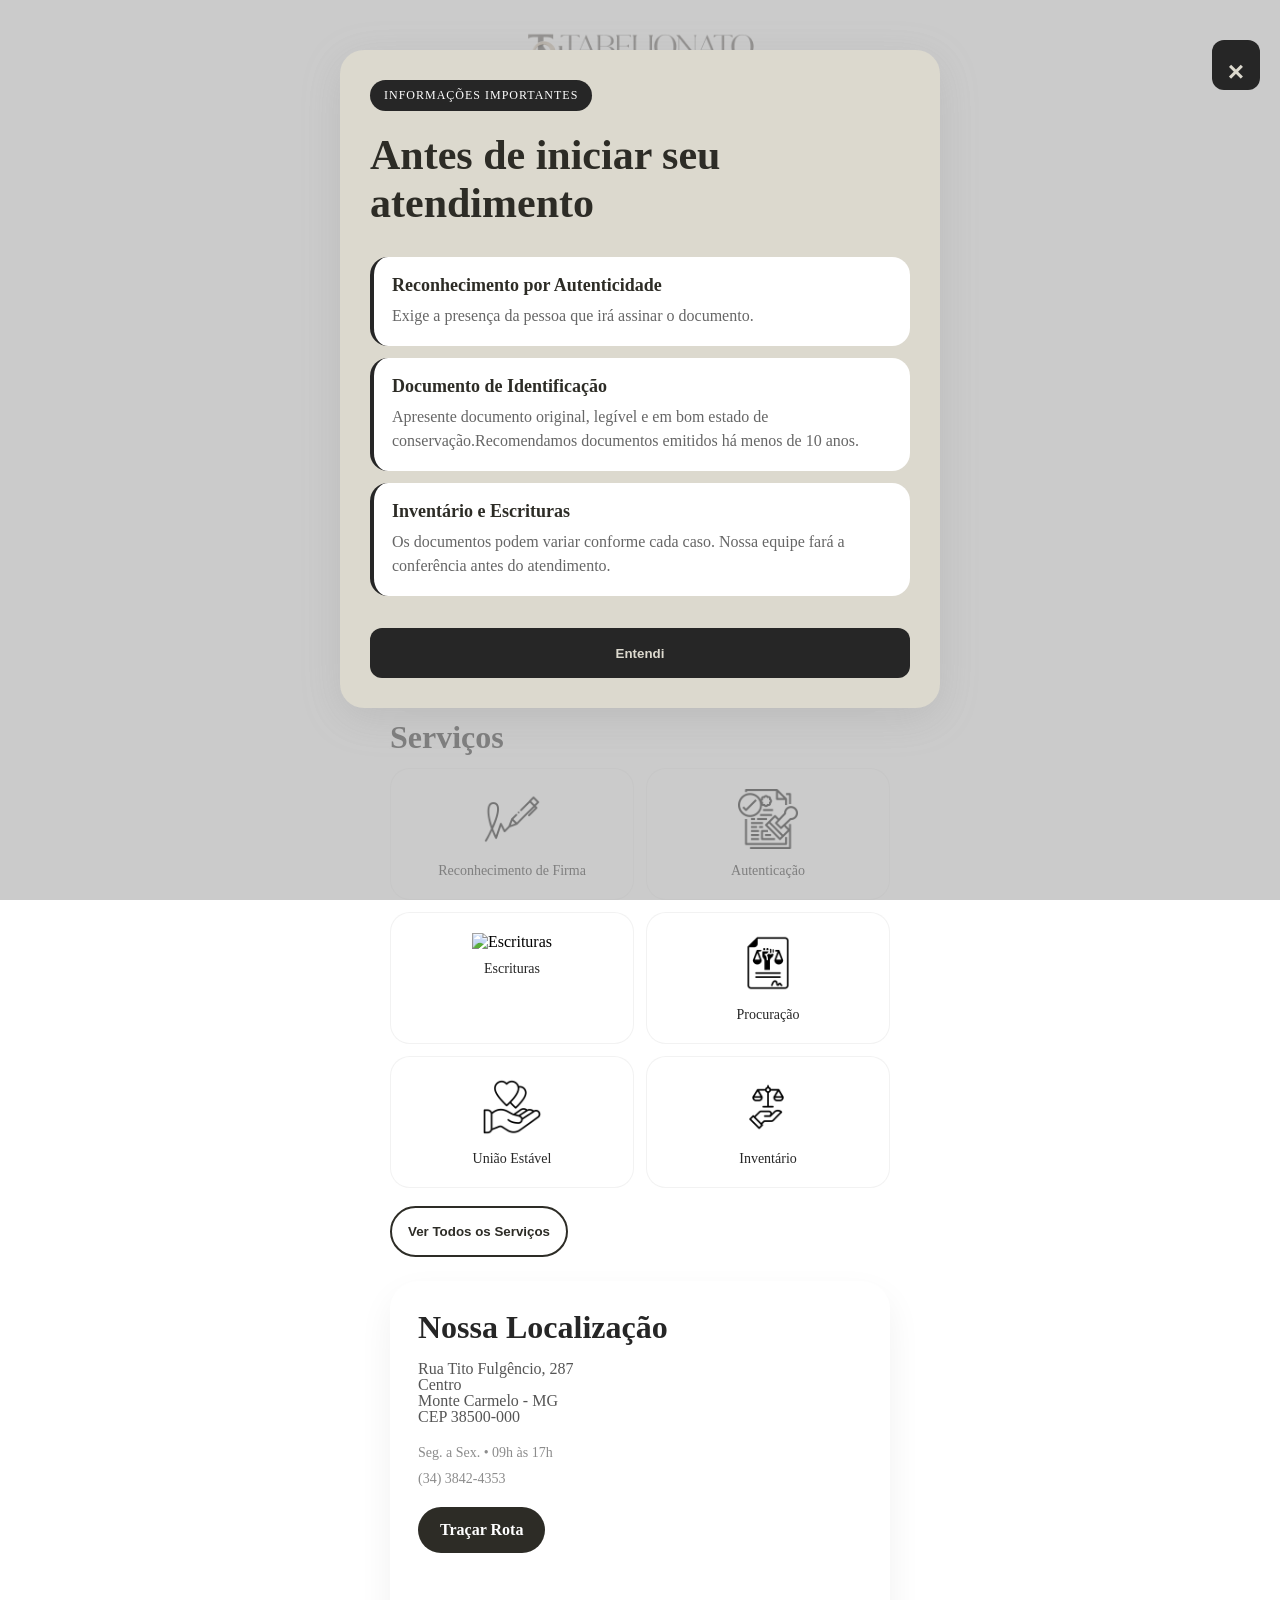
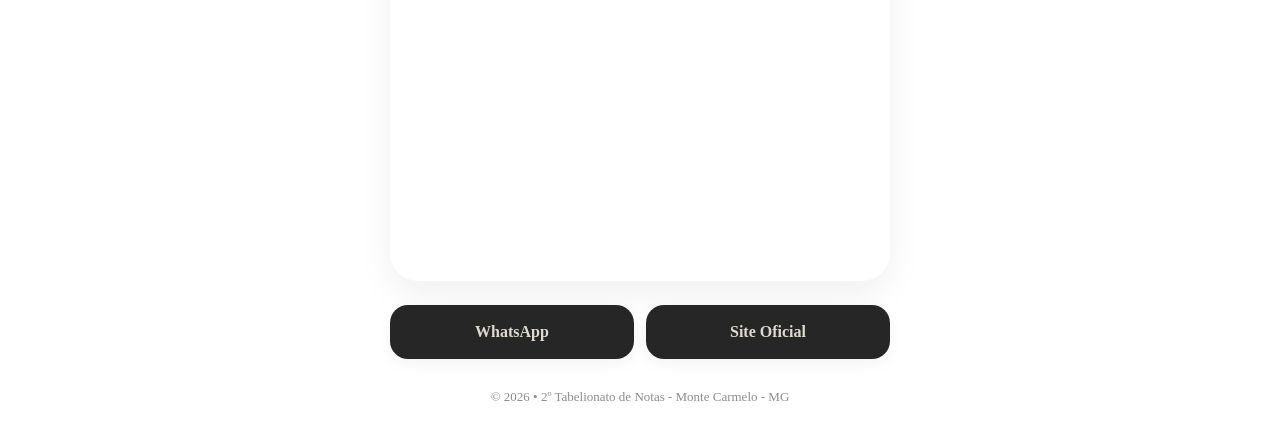
==== commit b1c4e4be: "aviso" ====
--- a/index.html
+++ b/index.html
@@ -142,7 +142,10 @@
 .sobre h2{
 color:var(--off-white);
 }
-/* =========================
+/* ========================================
+MODAIS - 2º TABELIONATO DE NOTAS
+======================================== */
+armonize esses modal "/* =========================
 Modal Avisos
 ========================= */
 .modal-avisos{
@@ -263,7 +266,7 @@
 }
 
 .modal button{
-width: 100%;
+height: 50px;
 margin-top: 20px;
 padding: 16px;
 border: none;
@@ -498,7 +501,6 @@
 
     transform:translateY(0);
 }
-
 /* =========================
 ANIMAÇÕES
 ========================= */
@@ -998,13 +1000,11 @@
 
 <!--- Scripts -->
 <script>
-window.onload = function(){
-
-    if(!localStorage.getItem("avisosLidos")){
-
-        document.getElementById("modalAvisos")
-            .style.display = "block";
-    }
+window.onload = function() {
+
+    document.getElementById("modalAvisos")
+        .style.display = "block";
+
 }
 
 function fecharAvisos(){
@@ -1012,10 +1012,6 @@
     document.getElementById("modalAvisos")
         .style.display = "none";
 
-    localStorage.setItem(
-        "avisosLidos",
-        "sim"
-    );
 }
 
 let servicoAtual = "";
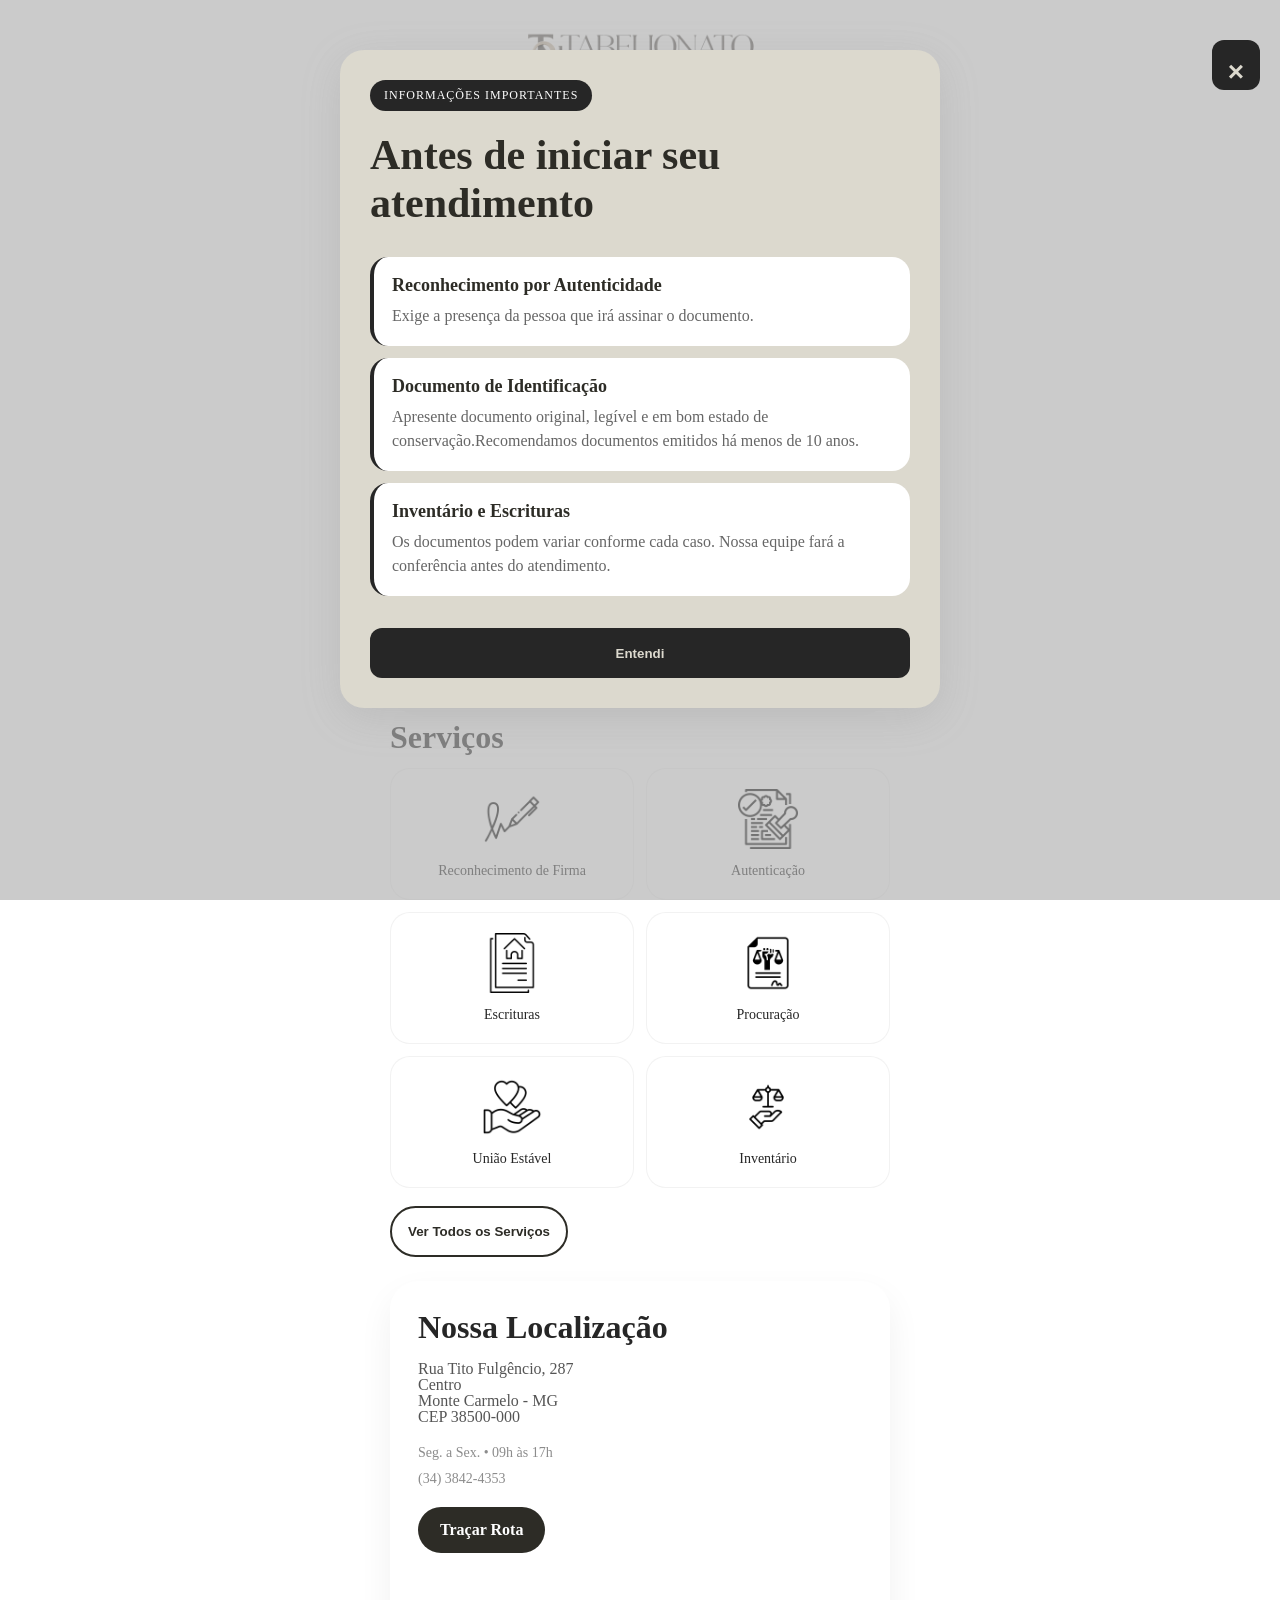
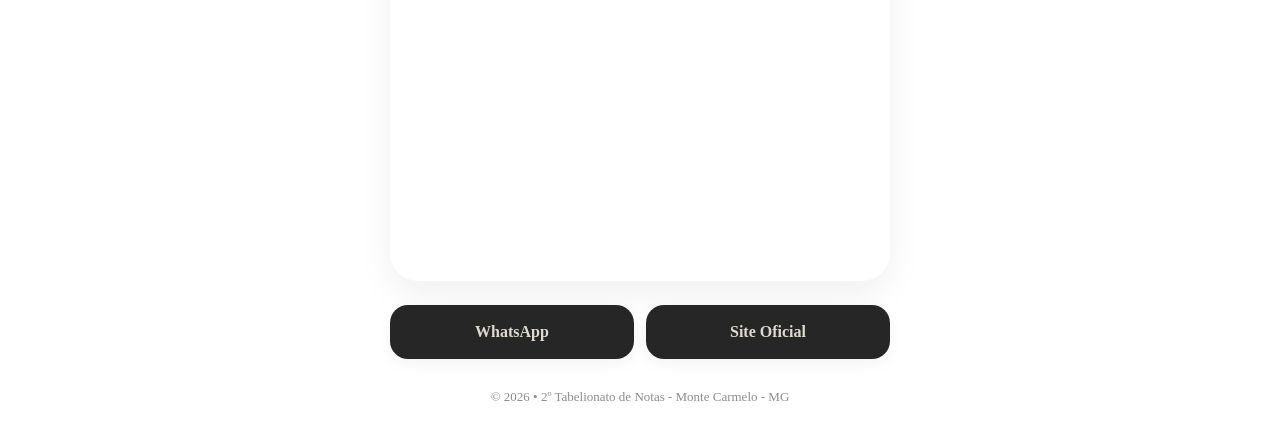
==== commit 857567d9: "erro corrigido" ====
--- a/index.html
+++ b/index.html
@@ -142,10 +142,8 @@
 .sobre h2{
 color:var(--off-white);
 }
-/* ========================================
-MODAIS - 2º TABELIONATO DE NOTAS
-======================================== */
-armonize esses modal "/* =========================
+
+/* =========================
 Modal Avisos
 ========================= */
 .modal-avisos{
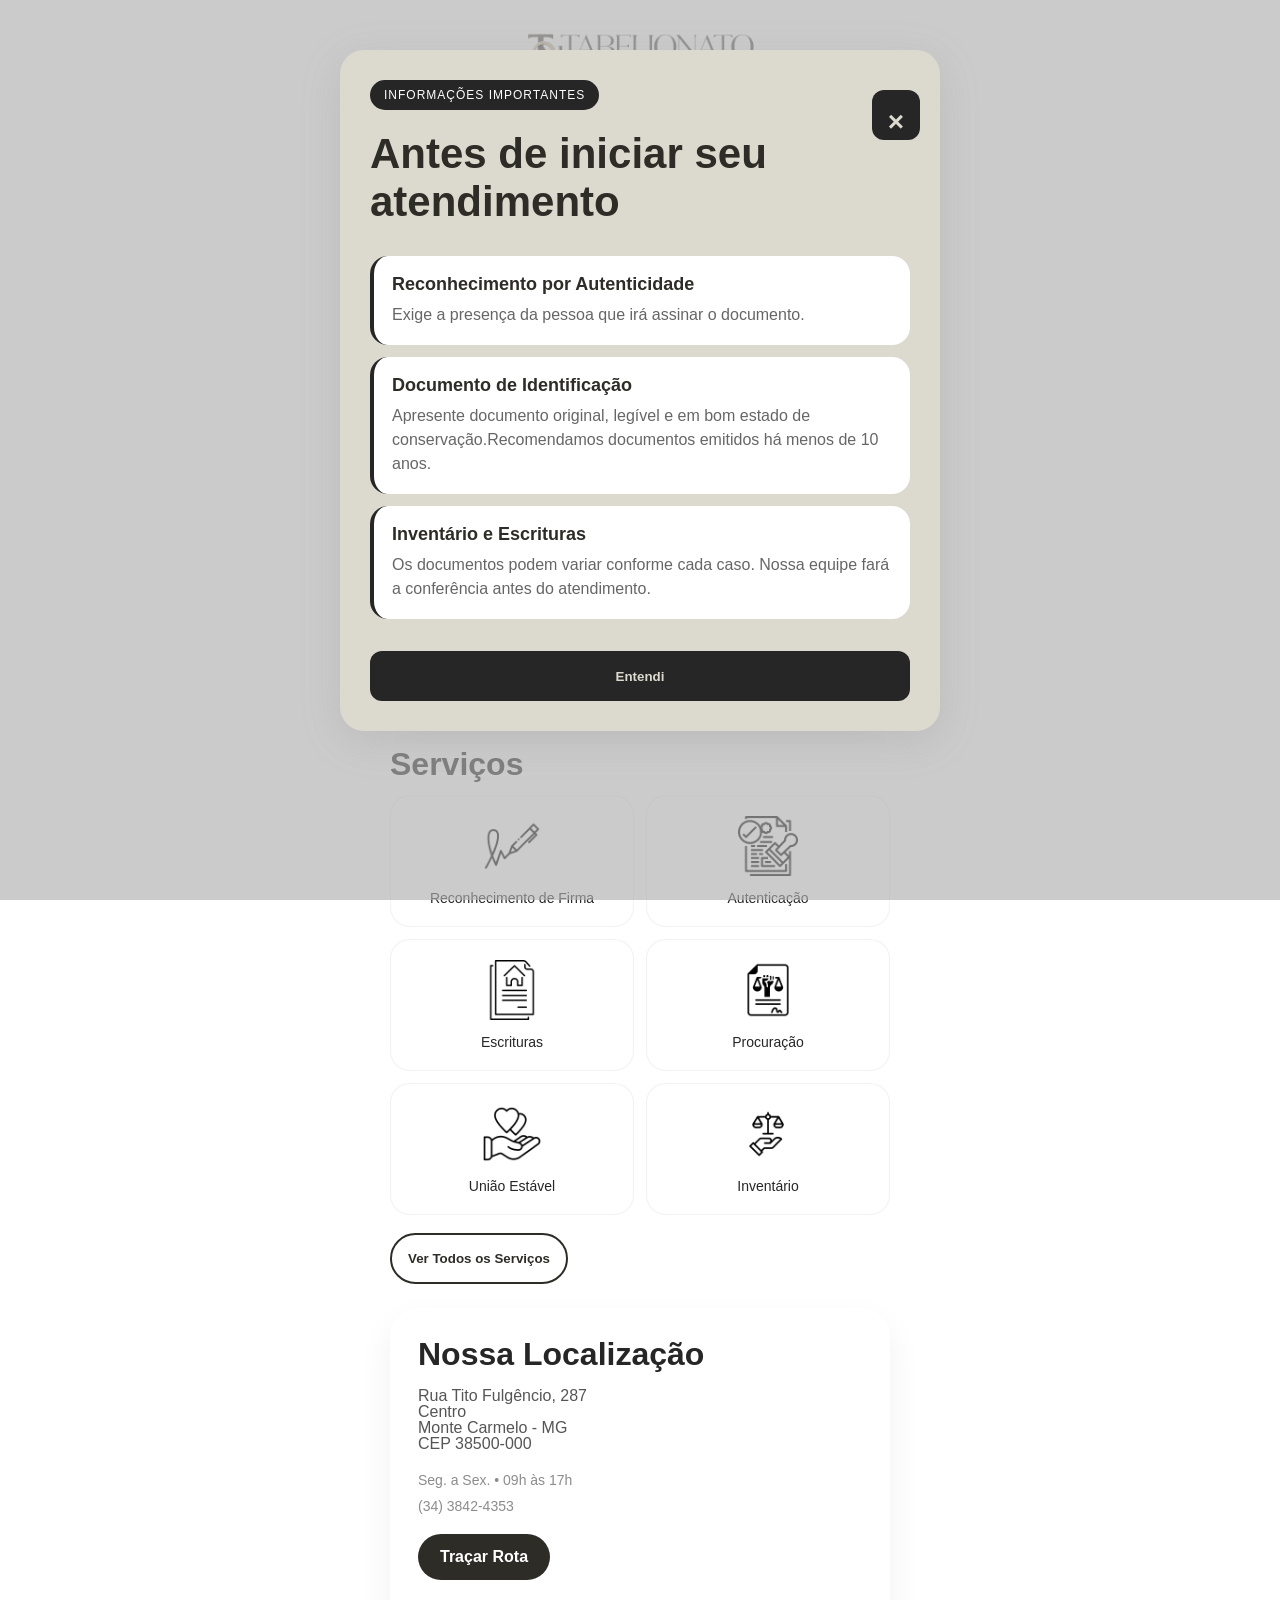
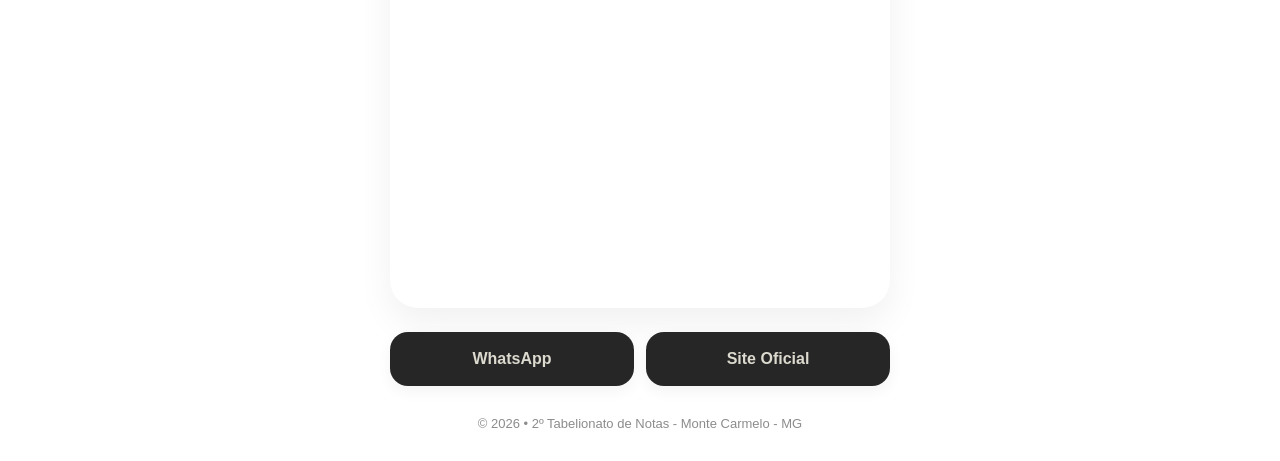
==== commit a90cc5b3: "close" ====
--- a/index.html
+++ b/index.html
@@ -9,6 +9,7 @@
 <!--- CSS -->
 
 <style>
+
 
 /* =========================
 CORES PERSONALIZADAS
@@ -29,7 +30,7 @@
 }
 
 body{
-    font-family:'Belleza', serif;
+    font-family:'arial', sans-serif;
     background-image:url('fundo_branco.jpg');
     background-size:cover;
     background-position:center;
@@ -55,7 +56,7 @@
 .logo h1,
 .modal-header h2,
 #tituloServico, .section-title {
-    font-family:'Gallient', serif;
+    font-family: Arial, Helvetica, sans-serif;
     color:var(--dark);
 }
 
@@ -165,7 +166,7 @@
 
 .modal-avisos h2{
 margin:20px 0 30px;
-font-family:'Gallient', serif;
+font-family: 'arial', sans-serif;
 font-size:42px;
 }
 
@@ -225,7 +226,7 @@
 
 .modal h1, h2, p, a, li, h3{
 color: var(--gold);
-font-family: 'Gallient', serif;
+font-family: 'arial', sans-serif;
 }
 
 .modal-content{
@@ -234,23 +235,47 @@
 max-width: 600px;
 margin: 50px auto;
 padding: 30px;
+position:relative;
 border-radius: 24px;
 box-shadow: 0 10px 40px rgba(131, 131, 131, 0.2);
 animation: slideUp .4s ease;
 }
 
 .close{
-cursor: pointer;
-font-size: 32px;
-font-weight: bold;
-color: var(--gold);
-transition: .3s;
+
+    position:absolute;
+
+    top:20px;
+    right:20px;
+
+    width:38px;
+    height:38px;
+
+    display:flex;
+    align-items:center;
+    justify-content:center;
+
+    border:1px solid #d8d4ca;
+
+    border-radius:50%;
+
+    background:#f8f6f1;
+
+    color:#262626;
+
+    font-size:20px;
+
+    cursor:pointer;
+
+    transition:.3s;
 }
 
 .close:hover{
-opacity: .7;
-}
-
+
+    background:#262626;
+
+    color:#fff;
+}
 /* =========================
 FORMULÁRIOS
 ========================= */
@@ -301,7 +326,7 @@
 }
 
 .modal-header h2{
-font-family:'Gallient', serif;
+font-family: 'arial', sans-serif;
 font-size:3rem;
 font-weight:400;
 margin-bottom:10px;
@@ -309,7 +334,7 @@
 }
 
 .modal-header p{
-font-family:'Belleza', sans-serif;
+font-family: 'arial', sans-serif;
 font-size:15px;
 max-width:500px;
 margin:auto;
@@ -360,7 +385,7 @@
 }
 
 .servico-card h3{
-font-family:'Gallient', serif;
+font-family: 'arial', sans-serif;
 font-size:28px;
 font-weight:400;
 color:#262626;
@@ -368,11 +393,12 @@
 }
 
 .servico-card p{
-font-family:'Belleza', sans-serif;
+font-family: 'arial', sans-serif;
 color:#666;
 line-height:1.7;
 font-size:14px;
 }
+
 /* =========================
 LISTA DE SERVIÇOS
 ========================= */
@@ -471,7 +497,7 @@
 
     border-radius:16px;
 
-    font-family:'Belleza', serif;
+    font-family: 'arial', sans-serif;
     font-size:15px;
     font-weight:600;
 
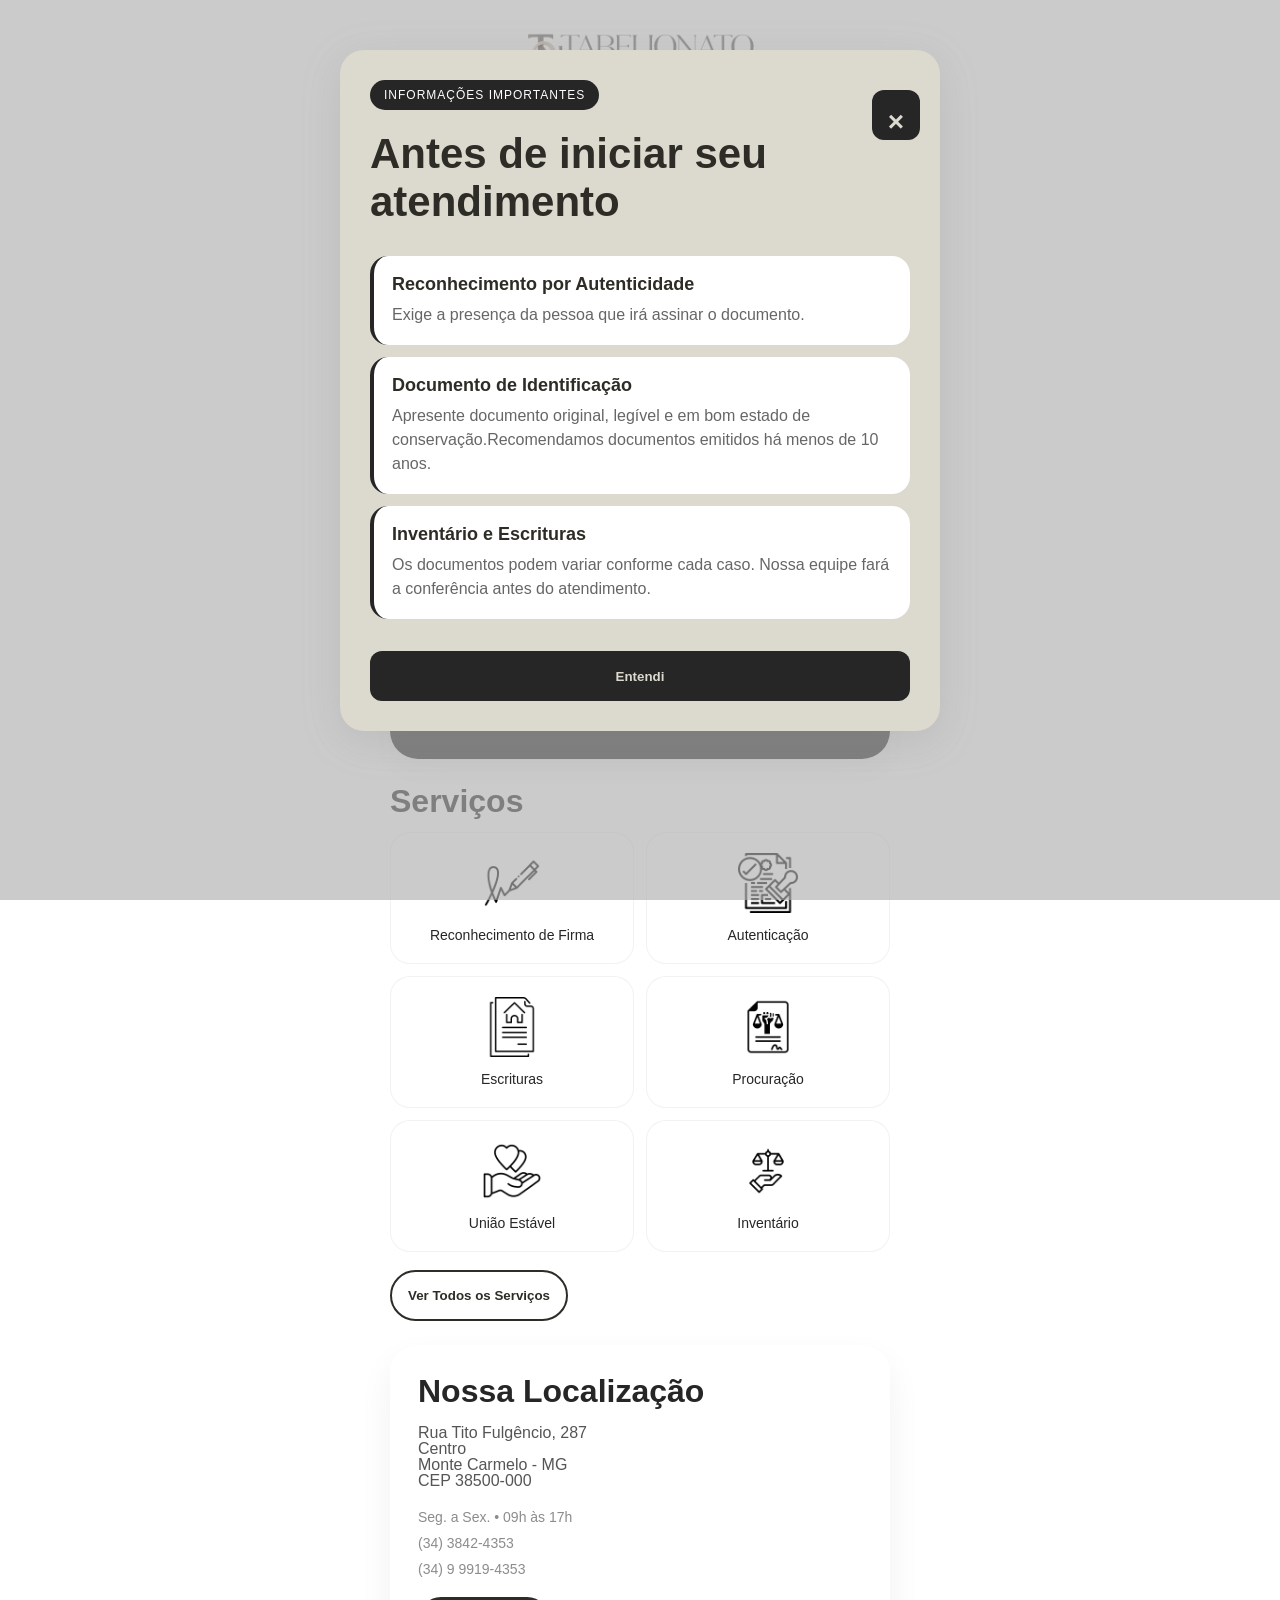
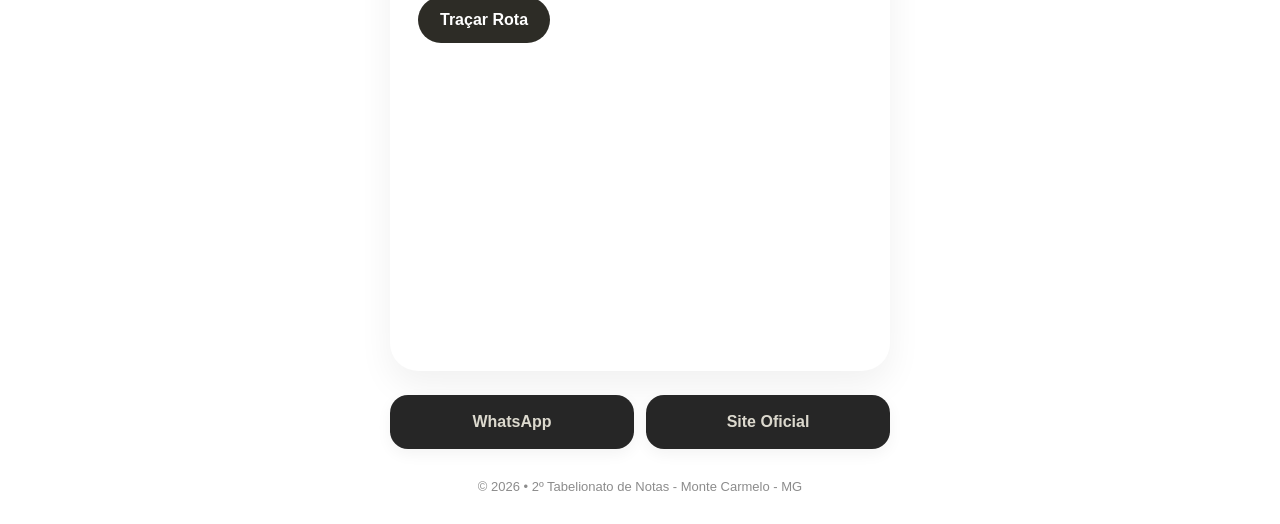
==== commit 8a16fc73: "sobre" ====
--- a/index.html
+++ b/index.html
@@ -244,30 +244,20 @@
 .close{
 
     position:absolute;
-
     top:20px;
     right:20px;
-
     width:38px;
     height:38px;
-
     display:flex;
     align-items:center;
     justify-content:center;
-
     border:1px solid #d8d4ca;
-
-    border-radius:50%;
-
-    background:#f8f6f1;
-
-    color:#262626;
-
-    font-size:20px;
-
-    cursor:pointer;
-
-    transition:.3s;
+border-radius:50%;
+background:#f8f6f1;
+color:#262626;
+font-size:20px;
+cursor:pointer;
+transition:.3s;
 }
 
 .close:hover{
@@ -730,12 +720,12 @@
         <img src="fotocartorio.jpeg" alt="Cartório">
 
         <div class="texto">
-            <h2>Sobre o Cartório</h2>
+            <h2>2° Tabelionato de Notas - Monte Carmelo-MG</h2>
 
             <p>
                 Tradição e inovação a serviço da segurança jurídica. O 2º Tabelionato de Notas oferece 
                 atendimento presencial e digital para escrituras, inventários, procurações, autenticações, 
-                reconhecimento de firma, apostilamento e demais serviços notariais, garantindo agilidade, confiança e excelência em cada atendimento.
+                reconhecimento de firma e demais serviços notariais, garantindo agilidade, confiança e excelência em cada atendimento.
             </p>
         </div>
     </section>
@@ -987,7 +977,8 @@
 
         <div class="detalhes">
             <span>Seg. a Sex. • 09h às 17h</span>
-            <span>(34) 3842-4353</span>
+            <span>(34) 3842-4353 </span>
+            <span>(34) 9 9919-4353 </span>
         </div>
 
         <a
